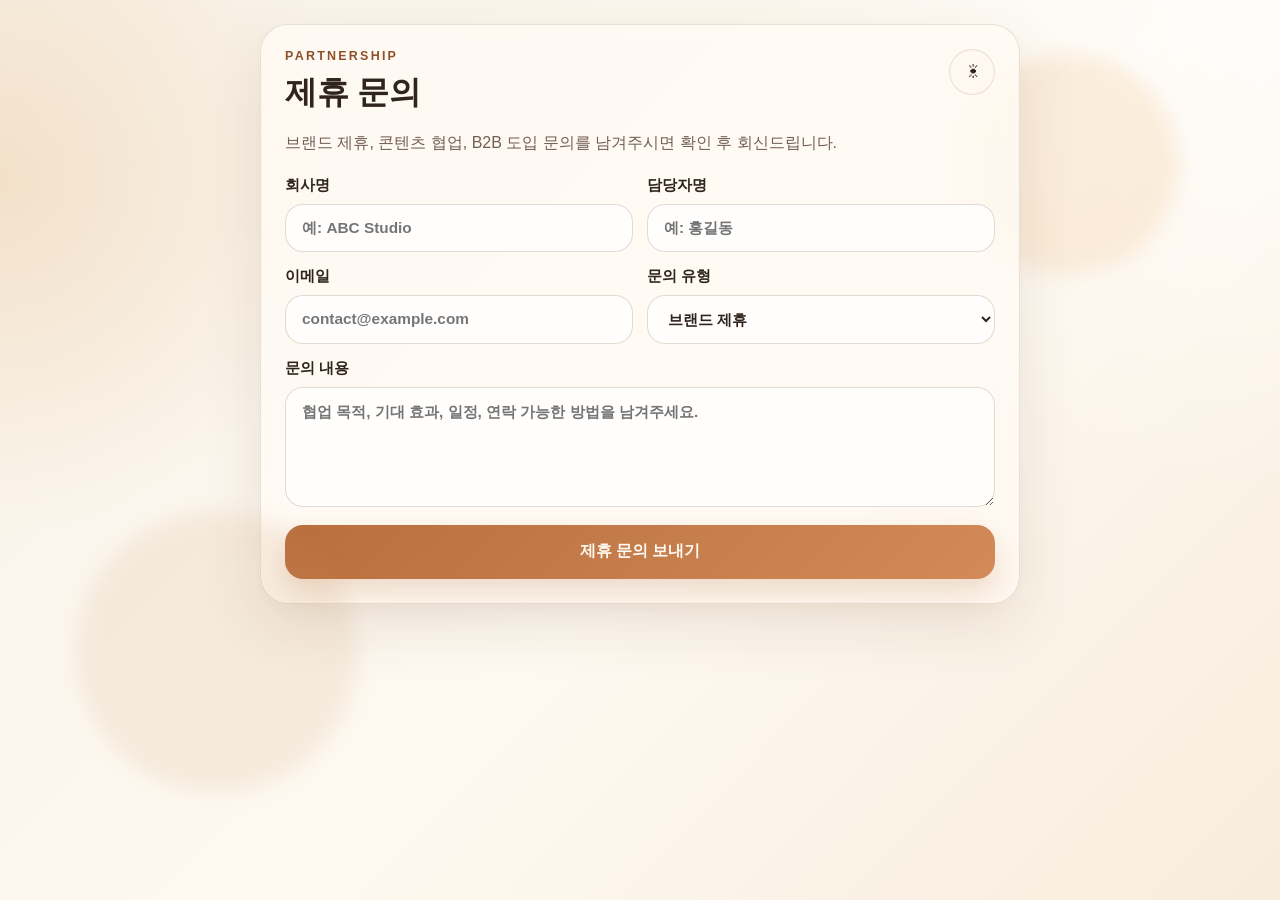
==== partnership.html @ 64368606 "Separate partnership inquiry popup" ====
<!doctype html>
<html lang="ko">
<head>
  <meta charset="UTF-8" />
  <meta name="viewport" content="width=device-width, initial-scale=1.0" />
  <title>아기 작명소 | 제휴 문의</title>
  <link href="/style.css" rel="stylesheet" />
</head>
<body class="partnership-page">
  <div class="page-shell popup-shell">
    <section class="panel popup-panel">
      <div class="popup-topbar">
        <div class="panel-head">
          <p class="section-kicker">Partnership</p>
          <h2>제휴 문의</h2>
        </div>
        <button
          type="button"
          id="theme-toggle"
          class="theme-toggle"
          aria-pressed="false"
          aria-label="다크 모드로 전환"
        >
          <span class="theme-toggle-icon" aria-hidden="true">☀</span>
        </button>
      </div>

      <p class="contact-copy">
        브랜드 제휴, 콘텐츠 협업, B2B 도입 문의를 남겨주시면 확인 후 회신드립니다.
      </p>

      <form
        class="contact-form"
        action="https://formspree.io/f/meelbvlw"
        method="POST"
        accept-charset="UTF-8"
      >
        <input type="hidden" name="_subject" value="아기 작명소 제휴 문의" />

        <div class="field-grid">
          <label>
            회사명
            <input name="company" type="text" placeholder="예: ABC Studio" required />
          </label>

          <label>
            담당자명
            <input name="name" type="text" placeholder="예: 홍길동" required />
          </label>
        </div>

        <div class="field-grid">
          <label>
            이메일
            <input name="email" type="email" placeholder="contact@example.com" required />
          </label>

          <label>
            문의 유형
            <select name="inquiryType" required>
              <option value="brand-partnership">브랜드 제휴</option>
              <option value="content-collaboration">콘텐츠 협업</option>
              <option value="b2b-introduction">B2B 도입</option>
              <option value="other">기타</option>
            </select>
          </label>
        </div>

        <label>
          문의 내용
          <textarea
            name="message"
            rows="5"
            placeholder="협업 목적, 기대 효과, 일정, 연락 가능한 방법을 남겨주세요."
            required
          ></textarea>
        </label>

        <button type="submit" class="primary-button">제휴 문의 보내기</button>
      </form>
    </section>
  </div>
  <script defer type="text/javascript" src="/main.js"></script>
</body>
</html>
---- style.css ----
:root {
  --bg: #f8f2e8;
  --bg-accent: #f1dcc2;
  --surface: rgba(255, 250, 244, 0.8);
  --surface-strong: #fffdf9;
  --ink: #2f241e;
  --muted: #725f53;
  --line: rgba(123, 91, 63, 0.16);
  --brand: #b96f3e;
  --brand-dark: #8d5029;
  --shadow: 0 22px 60px rgba(100, 68, 43, 0.12);
  --hero-surface: linear-gradient(145deg, rgba(255, 251, 246, 0.92), rgba(255, 244, 228, 0.82));
  --summary-surface: linear-gradient(150deg, rgba(255, 250, 244, 0.9), rgba(249, 236, 218, 0.85));
  --panel-fill: rgba(255, 252, 247, 0.85);
  --panel-soft: rgba(255, 248, 239, 0.8);
  --control-fill: rgba(255, 255, 255, 0.78);
  --toggle-fill: rgba(255, 248, 239, 0.88);
  --toggle-line: rgba(123, 91, 63, 0.16);
}

:root[data-theme="dark"] {
  --bg: #16120f;
  --bg-accent: #2e241d;
  --surface: rgba(37, 30, 25, 0.86);
  --surface-strong: #2b221d;
  --ink: #f7eee4;
  --muted: #d0b8a5;
  --line: rgba(228, 194, 164, 0.14);
  --brand: #e6a16d;
  --brand-dark: #ffd7b8;
  --shadow: 0 24px 65px rgba(0, 0, 0, 0.34);
  --hero-surface: linear-gradient(145deg, rgba(50, 39, 32, 0.95), rgba(31, 24, 20, 0.9));
  --summary-surface: linear-gradient(150deg, rgba(52, 41, 34, 0.92), rgba(32, 26, 22, 0.88));
  --panel-fill: rgba(42, 34, 28, 0.92);
  --panel-soft: rgba(51, 41, 34, 0.92);
  --control-fill: rgba(27, 22, 18, 0.88);
  --toggle-fill: rgba(51, 40, 32, 0.92);
  --toggle-line: rgba(228, 194, 164, 0.16);
}

* {
  box-sizing: border-box;
}

body {
  margin: 0;
  min-height: 100vh;
  overflow-x: hidden;
  font-family: "Pretendard", "Noto Sans KR", sans-serif;
  color: var(--ink);
  background:
    radial-gradient(circle at top right, rgba(255, 255, 255, 0.7), transparent 32%),
    radial-gradient(circle at left 20%, rgba(241, 220, 194, 0.8), transparent 24%),
    linear-gradient(135deg, var(--bg), #fef9f1 55%, #f8ecdc);
}

body::before,
body::after {
  content: "";
  position: fixed;
  inset: auto;
  border-radius: 50%;
  pointer-events: none;
  filter: blur(10px);
}

body::before {
  top: 6%;
  right: 8%;
  width: 220px;
  height: 220px;
  background: rgba(245, 204, 160, 0.3);
}

body::after {
  bottom: 12%;
  left: 6%;
  width: 280px;
  height: 280px;
  background: rgba(193, 140, 84, 0.12);
}

:root[data-theme="dark"] body {
  background:
    radial-gradient(circle at top right, rgba(230, 161, 109, 0.12), transparent 32%),
    radial-gradient(circle at left 20%, rgba(93, 69, 53, 0.35), transparent 24%),
    linear-gradient(135deg, #110e0c, #1c1612 55%, #261d18);
}

:root[data-theme="dark"] body::before {
  background: rgba(230, 161, 109, 0.1);
}

:root[data-theme="dark"] body::after {
  background: rgba(132, 96, 71, 0.12);
}

.page-shell {
  width: min(1180px, calc(100% - 32px));
  margin: 0 auto;
  padding: 40px 0 56px;
}

.hero {
  padding: 28px;
  border: 1px solid var(--line);
  border-radius: 32px;
  background: var(--hero-surface);
  box-shadow: var(--shadow);
  animation: rise 0.7s ease-out both;
}

.hero-topbar {
  display: flex;
  align-items: flex-start;
  justify-content: space-between;
  gap: 16px;
}

.eyebrow,
.section-kicker {
  margin: 0 0 10px;
  color: var(--brand-dark);
  font-size: 0.78rem;
  font-weight: 700;
  letter-spacing: 0.18em;
  text-transform: uppercase;
}

.theme-toggle {
  display: inline-flex;
  align-items: center;
  justify-content: center;
  border: 1px solid var(--toggle-line);
  width: 46px;
  height: 46px;
  padding: 0;
  border-radius: 50%;
  background: var(--toggle-fill);
  color: var(--ink);
  font: inherit;
  cursor: pointer;
  transition: transform 0.25s ease, border-color 0.25s ease, background-color 0.25s ease, box-shadow 0.25s ease;
}

.theme-toggle:hover,
.theme-toggle:focus-visible {
  transform: translateY(-1px);
  border-color: rgba(185, 111, 62, 0.38);
  box-shadow: 0 10px 22px rgba(100, 68, 43, 0.12);
}

.theme-toggle-icon {
  display: block;
  font-size: 1.15rem;
  line-height: 1;
}

.hero h1,
.panel-head h2 {
  margin: 0;
  font-family: "Iropke Batang", "Noto Serif KR", serif;
  line-height: 1.2;
}

.hero h1 {
  max-width: 700px;
  font-size: clamp(2rem, 5vw, 4.2rem);
  text-wrap: balance;
}

.hero-copy {
  margin: 18px 0 0;
  max-width: 620px;
  color: var(--muted);
  font-size: 1rem;
  line-height: 1.7;
}

.layout {
  display: grid;
  grid-template-columns: minmax(320px, 0.95fr) minmax(320px, 1.05fr);
  gap: 20px;
  margin-top: 20px;
}

.panel {
  padding: 24px;
  border: 1px solid var(--line);
  border-radius: 28px;
  background: var(--surface);
  backdrop-filter: blur(10px);
  box-shadow: var(--shadow);
}

.form-panel {
  animation: rise 0.9s ease-out both;
}

.result-panel {
  animation: rise 1.1s ease-out both;
}

.contact-panel {
  margin-top: 20px;
  animation: rise 1.25s ease-out both;
}

.contact-panel-compact {
  display: grid;
  gap: 18px;
}

.contact-copy {
  margin: 0 0 18px;
  max-width: 720px;
  color: var(--muted);
  line-height: 1.7;
}

.contact-launch {
  width: fit-content;
  min-width: 220px;
  margin-top: 0;
  padding-inline: 24px;
}

.contact-form {
  display: grid;
  gap: 14px;
}

.partnership-page .page-shell {
  padding-top: 24px;
}

.popup-shell {
  width: min(760px, calc(100% - 24px));
}

.popup-panel {
  animation: rise 0.45s ease-out both;
}

.popup-topbar {
  display: flex;
  align-items: flex-start;
  justify-content: space-between;
  gap: 16px;
  margin-bottom: 18px;
}

.popup-topbar .panel-head {
  margin-bottom: 0;
}

.panel-head {
  margin-bottom: 18px;
}

.panel-head h2 {
  font-size: clamp(1.4rem, 3vw, 2rem);
}

.naming-form {
  display: grid;
  gap: 14px;
}

label {
  display: grid;
  gap: 8px;
  font-size: 0.96rem;
  font-weight: 600;
}

.field-grid {
  display: grid;
  grid-template-columns: 1fr 1fr;
  gap: 14px;
}

input,
select,
textarea,
.primary-button {
  width: 100%;
  min-width: 0;
  border-radius: 18px;
  font: inherit;
}

input,
select,
textarea {
  padding: 14px 16px;
  border: 1px solid rgba(123, 91, 63, 0.22);
  background: var(--control-fill);
  color: var(--ink);
  outline: none;
  transition: border-color 0.25s ease, transform 0.25s ease, box-shadow 0.25s ease;
}

input[type="date"],
input[type="time"] {
  width: 100%;
  max-width: 100%;
  min-height: 52px;
  padding-right: 12px;
  line-height: 1.2;
  appearance: none;
  -webkit-appearance: none;
}

input[type="date"]::-webkit-datetime-edit,
input[type="time"]::-webkit-datetime-edit {
  padding: 0;
}

input[type="date"]::-webkit-date-and-time-value,
input[type="time"]::-webkit-date-and-time-value {
  min-width: 0;
  margin: 0;
  text-align: left;
}

input[type="date"]::-webkit-calendar-picker-indicator,
input[type="time"]::-webkit-calendar-picker-indicator {
  margin: 0;
}

input:focus,
select:focus,
textarea:focus {
  border-color: rgba(185, 111, 62, 0.7);
  box-shadow: 0 0 0 4px rgba(185, 111, 62, 0.12);
  transform: translateY(-1px);
}

textarea {
  resize: vertical;
  min-height: 110px;
}

.primary-button {
  min-height: 54px;
  margin-top: 4px;
  padding: 15px 18px;
  border: 0;
  background: linear-gradient(135deg, var(--brand), #d18a58);
  color: #fff9f3;
  font-weight: 700;
  cursor: pointer;
  box-shadow: 0 14px 30px rgba(185, 111, 62, 0.24);
  transition: transform 0.25s ease, box-shadow 0.25s ease;
}

.primary-button:hover,
.primary-button:focus-visible {
  transform: translateY(-2px);
  box-shadow: 0 18px 34px rgba(185, 111, 62, 0.32);
}

.summary-card {
  min-height: 136px;
  padding: 18px;
  border-radius: 22px;
  background: var(--summary-surface);
  border: 1px solid rgba(123, 91, 63, 0.14);
}

.summary-card h3 {
  margin: 0 0 10px;
  font-family: "Iropke Batang", "Noto Serif KR", serif;
  font-size: 1.2rem;
}

.summary-card p {
  margin: 0;
  color: var(--muted);
  line-height: 1.7;
}

.recommendation-list {
  display: grid;
  gap: 14px;
  margin-top: 14px;
}

.name-card {
  cursor: pointer;
  padding: 18px;
  border-radius: 22px;
  background: var(--surface-strong);
  border: 1px solid rgba(123, 91, 63, 0.14);
  transform: translateY(16px);
  opacity: 0;
  animation: card-in 0.55s ease forwards;
  transition: border-color 0.25s ease, transform 0.25s ease, box-shadow 0.25s ease;
}

.name-card:nth-child(2) {
  animation-delay: 0.08s;
}

.name-card:nth-child(3) {
  animation-delay: 0.16s;
}

.name-row {
  display: flex;
  align-items: center;
  justify-content: space-between;
  gap: 12px;
  flex-wrap: wrap;
}

.name-row h3 {
  margin: 0;
  font-size: 1.35rem;
  font-family: "Iropke Batang", "Noto Serif KR", serif;
}

.badge {
  display: inline-flex;
  align-items: center;
  flex-shrink: 0;
  border-radius: 999px;
  padding: 6px 10px;
  background: rgba(185, 111, 62, 0.1);
  color: var(--brand-dark);
  font-size: 0.8rem;
  font-weight: 700;
}

.name-card p {
  margin: 12px 0 0;
  color: var(--muted);
  line-height: 1.65;
}

.name-card:hover,
.name-card:focus-visible {
  transform: translateY(-2px);
  border-color: rgba(185, 111, 62, 0.32);
  box-shadow: 0 16px 30px rgba(100, 68, 43, 0.1);
}

.name-card.is-selected {
  border-color: rgba(185, 111, 62, 0.56);
  box-shadow: 0 18px 34px rgba(185, 111, 62, 0.14);
}

.analysis-card,
.hanja-panel {
  margin-top: 14px;
  padding: 18px;
  border-radius: 22px;
  border: 1px solid rgba(123, 91, 63, 0.14);
  background: var(--panel-fill);
}

.analysis-card h3,
.hanja-head h3,
.hanja-preview h3 {
  margin: 0;
  font-family: "Iropke Batang", "Noto Serif KR", serif;
  font-size: 1.15rem;
}

.analysis-card p,
.hanja-head p,
.hanja-preview p,
.hanja-option p {
  margin: 10px 0 0;
  color: var(--muted);
  line-height: 1.65;
}

.element-meter {
  display: grid;
  grid-template-columns: repeat(5, minmax(0, 1fr));
  gap: 8px;
  margin-top: 14px;
}

.element-pill {
  padding: 10px 8px;
  border-radius: 18px;
  background: var(--panel-soft);
  border: 1px solid rgba(185, 111, 62, 0.12);
  text-align: center;
}

.element-pill strong {
  display: block;
  font-size: 0.92rem;
}

.element-pill span {
  display: block;
  margin-top: 4px;
  font-size: 0.8rem;
  color: var(--muted);
}

.hanja-panel {
  display: grid;
  gap: 16px;
}

.hanja-grid {
  display: grid;
  grid-template-columns: repeat(3, minmax(0, 1fr));
  gap: 12px;
}

.hanja-column {
  padding: 14px;
  border-radius: 18px;
  background: var(--panel-soft);
  border: 1px solid rgba(123, 91, 63, 0.12);
}

.hanja-column h4 {
  margin: 0 0 10px;
  font-size: 0.96rem;
}

.hanja-options {
  display: grid;
  gap: 8px;
}

.hanja-option {
  width: 100%;
  min-height: 92px;
  padding: 10px 12px;
  text-align: left;
  border-radius: 16px;
  border: 1px solid rgba(123, 91, 63, 0.12);
  background: var(--control-fill);
  cursor: pointer;
  transition: border-color 0.25s ease, transform 0.25s ease;
}

.hanja-option strong {
  display: block;
  font-size: 1rem;
}

.hanja-option small {
  display: block;
  margin-top: 4px;
  color: var(--muted);
}

.hanja-option p {
  margin-top: 6px;
  font-size: 0.86rem;
}

.hanja-option:hover,
.hanja-option:focus-visible {
  transform: translateY(-1px);
  border-color: rgba(185, 111, 62, 0.3);
}

.hanja-option.is-active {
  border-color: rgba(185, 111, 62, 0.55);
  background: var(--toggle-fill);
}

.hanja-preview {
  padding: 16px;
  border-radius: 18px;
  background: var(--summary-surface);
  border: 1px solid rgba(123, 91, 63, 0.12);
}

.hanja-preview-name {
  margin-top: 10px;
  font-size: clamp(1.6rem, 3vw, 2.2rem);
  font-family: "Iropke Batang", "Noto Serif KR", serif;
}

.hanja-detail-list {
  display: grid;
  gap: 8px;
  margin-top: 12px;
}

.hanja-detail {
  padding: 10px 12px;
  border-radius: 14px;
  background: var(--control-fill);
}

@keyframes rise {
  from {
    opacity: 0;
    transform: translateY(18px);
  }
  to {
    opacity: 1;
    transform: translateY(0);
  }
}

@keyframes card-in {
  to {
    opacity: 1;
    transform: translateY(0);
  }
}

@media (max-width: 900px) {
  .page-shell {
    width: min(100% - 24px, 100%);
    padding: 28px 0 44px;
  }

  .hero {
    padding: 24px;
  }

  .hero h1 {
    font-size: clamp(1.85rem, 7vw, 3.1rem);
  }

  .layout {
    grid-template-columns: 1fr;
    gap: 16px;
  }

  .hanja-grid,
  .element-meter {
    grid-template-columns: 1fr;
  }

  .contact-panel {
    margin-top: 16px;
  }

  .popup-shell {
    width: min(100% - 20px, 100%);
  }
}

@media (max-width: 640px) {
  .page-shell {
    width: min(100% - 16px, 100%);
    padding: 16px 0 32px;
  }

  .hero,
  .panel {
    padding: 18px;
    border-radius: 22px;
  }

  .hero {
    padding-top: 16px;
  }

  .eyebrow,
  .section-kicker {
    margin-bottom: 8px;
    letter-spacing: 0.14em;
  }

  .hero h1 {
    font-size: clamp(1.7rem, 8vw, 2.4rem);
    line-height: 1.18;
  }

  .hero-copy,
  .contact-copy,
  .summary-card p,
  .analysis-card p,
  .hanja-head p,
  .hanja-preview p,
  .name-card p {
    font-size: 0.95rem;
    line-height: 1.6;
  }

  .field-grid {
    grid-template-columns: 1fr;
    gap: 12px;
  }

  .birth-grid {
    gap: 10px;
  }

  .birth-grid > label {
    min-width: 0;
    overflow: hidden;
  }

  .panel-head {
    margin-bottom: 14px;
  }

  .panel-head h2 {
    font-size: 1.35rem;
  }

  .naming-form,
  .contact-form {
    gap: 12px;
  }

  .contact-launch {
    width: 100%;
    min-width: 0;
  }

  label {
    gap: 6px;
    font-size: 0.92rem;
  }

  input,
  select,
  textarea {
    padding: 13px 14px;
    border-radius: 16px;
  }

  #birthDate,
  #birthTime {
    min-height: 54px;
    font-size: 16px;
    padding-right: 10px;
  }

  .primary-button {
    min-height: 52px;
    padding: 14px 16px;
    border-radius: 16px;
  }

  .hero-topbar {
    align-items: center;
    flex-direction: row;
    gap: 12px;
  }

  .theme-toggle {
    margin-left: auto;
    width: 48px;
    min-height: 48px;
  }

  .popup-topbar {
    align-items: center;
  }

  .summary-card,
  .analysis-card,
  .hanja-panel,
  .name-card,
  .hanja-column,
  .hanja-preview {
    padding: 16px;
    border-radius: 18px;
  }

  .name-row {
    align-items: flex-start;
    flex-direction: column;
    gap: 8px;
  }

  .name-row h3 {
    font-size: 1.18rem;
  }

  .badge {
    padding: 5px 9px;
    font-size: 0.76rem;
  }

  .element-pill {
    padding: 12px 10px;
  }

  .hanja-panel {
    gap: 12px;
  }

  .hanja-option {
    min-height: 84px;
    padding: 11px 12px;
  }

  .hanja-option strong {
    font-size: 0.96rem;
  }

  .hanja-option p {
    font-size: 0.82rem;
    line-height: 1.5;
  }

  .hanja-preview-name {
    font-size: clamp(1.35rem, 7vw, 1.8rem);
    word-break: keep-all;
  }
}

@media (max-width: 420px) {
  .page-shell {
    width: min(100% - 12px, 100%);
    padding-bottom: 24px;
  }

  .hero,
  .panel {
    padding: 14px;
    border-radius: 18px;
  }

  .hero h1 {
    font-size: clamp(1.5rem, 9vw, 2rem);
  }

  .hero-topbar {
    gap: 10px;
  }

  .popup-topbar {
    gap: 10px;
  }

  .hero-copy,
  .contact-copy {
    margin-top: 14px;
    font-size: 0.9rem;
  }

  .birth-grid {
    gap: 8px;
  }

  .birth-grid label {
    gap: 5px;
    font-size: 0.88rem;
  }

  #birthDate,
  #birthTime {
    padding: 12px;
    border-radius: 14px;
    min-height: 52px;
    width: 100%;
    max-width: 100%;
    font-size: 16px;
    line-height: 1.1;
    letter-spacing: -0.01em;
  }

  #birthDate::-webkit-datetime-edit,
  #birthTime::-webkit-datetime-edit {
    display: flex;
    align-items: center;
    min-width: 0;
    padding: 0;
  }

  #birthDate::-webkit-date-and-time-value,
  #birthTime::-webkit-date-and-time-value {
    display: inline-block;
    max-width: 100%;
    text-align: left;
    overflow: hidden;
    text-overflow: ellipsis;
    white-space: nowrap;
  }

  .theme-toggle,
  .primary-button {
    font-size: 0.95rem;
  }

  .summary-card,
  .analysis-card,
  .hanja-panel,
  .name-card,
  .hanja-column,
  .hanja-preview,
  .hanja-detail {
    padding: 14px;
    border-radius: 16px;
  }

  .name-row h3,
  .summary-card h3,
  .analysis-card h3,
  .hanja-head h3,
  .hanja-preview h3 {
    font-size: 1.02rem;
  }

  .hanja-column h4 {
    font-size: 0.9rem;
  }
}
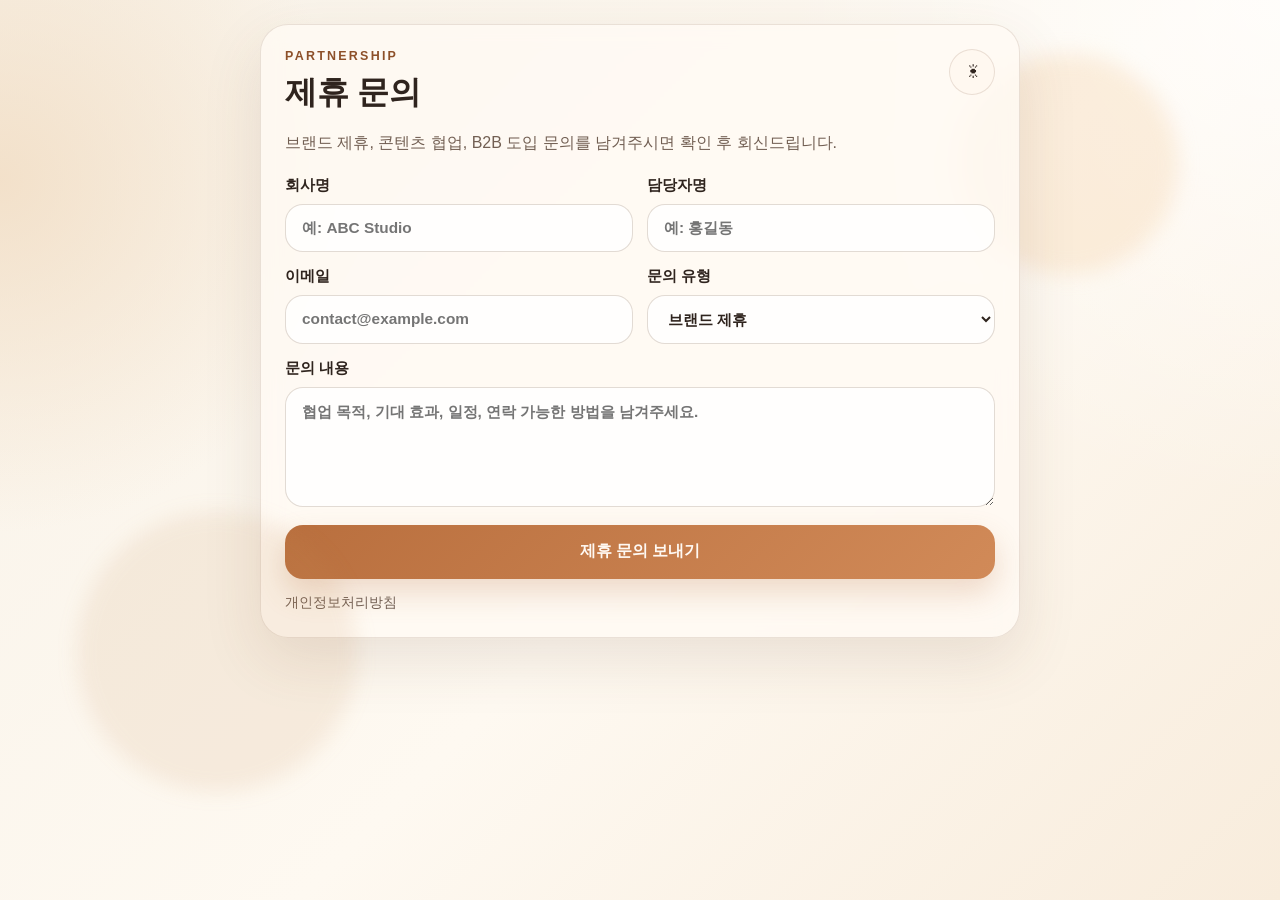
==== commit c0ce8a8c: "Optimize site for AdSense readiness and SEO" ====
--- a/partnership.html
+++ b/partnership.html
@@ -3,8 +3,19 @@
 <head>
   <meta charset="UTF-8" />
   <meta name="viewport" content="width=device-width, initial-scale=1.0" />
+  <meta name="description" content="아기 작명소 제휴 문의 페이지입니다. 브랜드 제휴, 콘텐츠 협업, B2B 도입 문의를 접수합니다." />
+  <meta name="robots" content="index,follow" />
+  <meta name="theme-color" content="#b96f3e" />
+  <meta name="google-adsense-account" content="ca-pub-7555004368437970" />
+  <meta property="og:type" content="website" />
+  <meta property="og:title" content="아기 작명소 | 제휴 문의" />
+  <meta property="og:description" content="브랜드 제휴, 콘텐츠 협업, B2B 도입 문의를 남겨주세요." />
+  <meta property="og:url" content="https://agenthongbot.github.io/productbuild_open/partnership.html" />
+  <link rel="canonical" href="https://agenthongbot.github.io/productbuild_open/partnership.html" />
+  <link rel="preconnect" href="https://pagead2.googlesyndication.com" crossorigin />
+  <script async src="https://pagead2.googlesyndication.com/pagead/js/adsbygoogle.js?client=ca-pub-7555004368437970" crossorigin="anonymous"></script>
   <title>아기 작명소 | 제휴 문의</title>
-  <link href="/style.css" rel="stylesheet" />
+  <link href="style.css" rel="stylesheet" />
 </head>
 <body class="partnership-page">
   <div class="page-shell popup-shell">
@@ -78,8 +89,11 @@
 
         <button type="submit" class="primary-button">제휴 문의 보내기</button>
       </form>
+      <footer class="site-footer popup-footer">
+        <a href="privacy.html">개인정보처리방침</a>
+      </footer>
     </section>
   </div>
-  <script defer type="text/javascript" src="/main.js"></script>
+  <script defer type="text/javascript" src="main.js"></script>
 </body>
 </html>
--- a/style.css
+++ b/style.css
@@ -184,6 +184,24 @@
   margin-top: 20px;
 }
 
+.ad-section {
+  margin-top: 20px;
+  padding: 14px;
+  border: 1px solid var(--line);
+  border-radius: 20px;
+  background: var(--surface);
+}
+
+.ad-note {
+  margin: 0 0 10px;
+  font-size: 0.82rem;
+  color: var(--muted);
+}
+
+.ad-unit {
+  min-height: 120px;
+}
+
 .panel {
   padding: 24px;
   border: 1px solid var(--line);
@@ -201,16 +219,6 @@
   animation: rise 1.1s ease-out both;
 }
 
-.contact-panel {
-  margin-top: 20px;
-  animation: rise 1.25s ease-out both;
-}
-
-.contact-panel-compact {
-  display: grid;
-  gap: 18px;
-}
-
 .contact-copy {
   margin: 0 0 18px;
   max-width: 720px;
@@ -218,11 +226,55 @@
   line-height: 1.7;
 }
 
+.contact-action-bar {
+  display: flex;
+  justify-content: center;
+  margin-top: 20px;
+  animation: rise 1.25s ease-out both;
+}
+
+.comments-panel {
+  margin-top: 20px;
+  animation: rise 1.35s ease-out both;
+}
+
+.comment-intro {
+  margin: 0 0 10px;
+  color: var(--muted);
+  line-height: 1.6;
+}
+
 .contact-launch {
   width: fit-content;
-  min-width: 220px;
+  min-width: 180px;
   margin-top: 0;
   padding-inline: 24px;
+}
+
+.site-footer {
+  display: flex;
+  justify-content: center;
+  align-items: center;
+  gap: 8px;
+  margin-top: 20px;
+  color: var(--muted);
+  font-size: 0.9rem;
+}
+
+.site-footer a {
+  color: inherit;
+  text-decoration: none;
+  border-bottom: 1px solid transparent;
+}
+
+.site-footer a:hover,
+.site-footer a:focus-visible {
+  border-bottom-color: currentColor;
+}
+
+.popup-footer {
+  margin-top: 14px;
+  justify-content: flex-start;
 }
 
 .contact-form {
@@ -283,7 +335,8 @@
 input,
 select,
 textarea,
-.primary-button {
+.primary-button,
+.secondary-button {
   width: 100%;
   min-width: 0;
   border-radius: 18px;
@@ -361,6 +414,30 @@
   box-shadow: 0 18px 34px rgba(185, 111, 62, 0.32);
 }
 
+.secondary-button {
+  min-height: 48px;
+  margin-top: 4px;
+  padding: 12px 16px;
+  border: 1px solid rgba(123, 91, 63, 0.24);
+  background: var(--control-fill);
+  color: var(--ink);
+  font-weight: 600;
+  cursor: pointer;
+  transition: transform 0.2s ease, border-color 0.2s ease;
+}
+
+.secondary-button:hover,
+.secondary-button:focus-visible {
+  transform: translateY(-1px);
+  border-color: rgba(185, 111, 62, 0.4);
+}
+
+.secondary-button:disabled {
+  opacity: 0.72;
+  cursor: default;
+  transform: none;
+}
+
 .summary-card {
   min-height: 136px;
   padding: 18px;
@@ -633,12 +710,17 @@
     gap: 16px;
   }
 
+  .ad-section {
+    margin-top: 16px;
+  }
+
   .hanja-grid,
   .element-meter {
     grid-template-columns: 1fr;
   }
 
-  .contact-panel {
+  .contact-action-bar,
+  .comments-panel {
     margin-top: 16px;
   }
 
@@ -739,6 +821,11 @@
   .primary-button {
     min-height: 52px;
     padding: 14px 16px;
+    border-radius: 16px;
+  }
+
+  .secondary-button {
+    min-height: 46px;
     border-radius: 16px;
   }
 
@@ -881,7 +968,8 @@
   }
 
   .theme-toggle,
-  .primary-button {
+  .primary-button,
+  .secondary-button {
     font-size: 0.95rem;
   }
 
